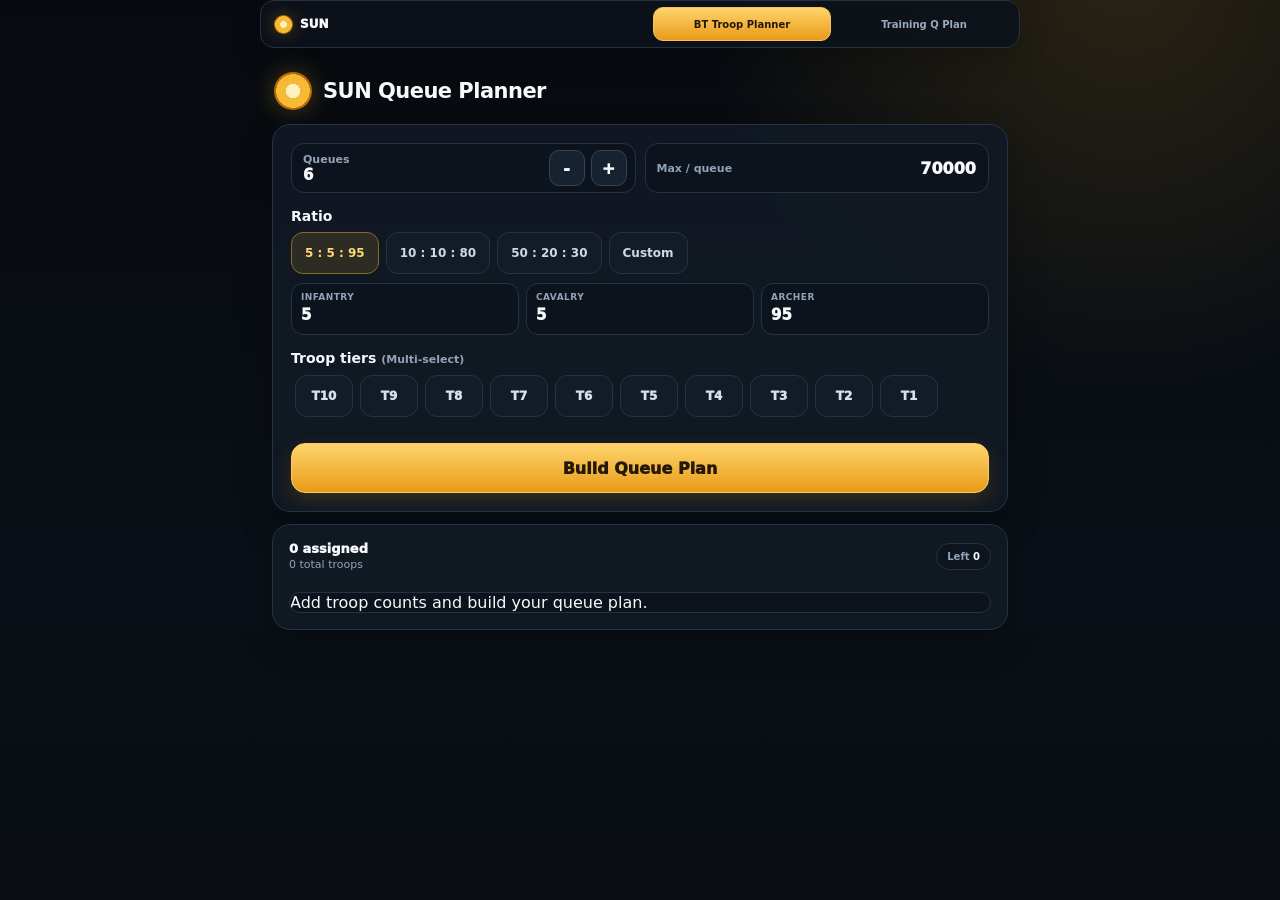
==== index.html @ 13582163 "Add files via upload" ====
<!DOCTYPE html>
<html lang="en">
<head>
<meta charset="UTF-8">
<meta name="viewport" content="width=device-width, initial-scale=1, viewport-fit=cover">
<meta name="theme-color" content="#080b10">
<title>BT Troop Planner | SUN Alliance</title>
<style>
:root{
  --bg:#080b10;--card:#111823;--card2:#0d131c;--line:#253246;
  --text:#f7f9fc;--muted:#93a3b7;--sun:#f6b832;--sun2:#ffd777;
  --good:#6fd4a0;--warn:#f4c45f;--bad:#f08282;--r:18px;
}
*{box-sizing:border-box}
html{scroll-behavior:smooth}
body{
  margin:0;background:
  radial-gradient(circle at 88% -4%,rgba(246,184,50,.15),transparent 27rem),
  linear-gradient(180deg,#070a0f,#0a1017 65%,#090d13);
  color:var(--text);
  font-family:Inter,ui-sans-serif,system-ui,-apple-system,BlinkMacSystemFont,"Segoe UI",sans-serif;
  min-height:100vh;
}
button,input{font:inherit}
button{-webkit-tap-highlight-color:transparent}
.app{width:min(100%,760px);margin:0 auto;padding:14px 12px 38px}
.topbar{display:flex;align-items:center;gap:11px;padding:4px 2px 14px}
.sunmark{width:38px;height:38px;border-radius:50%;flex:0 0 auto;
  background:radial-gradient(circle,#fff0bf 0 26%,#f7ba35 27% 62%,#b96d06 63%);
  box-shadow:0 0 26px rgba(246,184,50,.28)}
.brand{min-width:0}
.brand h1{margin:0;font-size:21px;line-height:1.05;letter-spacing:-.025em}
.brand p{margin:3px 0 0;color:var(--muted);font-size:11px}
.card{background:rgba(17,24,35,.96);border:1px solid var(--line);border-radius:var(--r);overflow:hidden;box-shadow:0 14px 36px rgba(0,0,0,.24);margin-bottom:12px}
.card-pad{padding:14px}
.row{display:flex;align-items:center;gap:10px}
.between{justify-content:space-between}
.section-title{font-size:12px;text-transform:uppercase;letter-spacing:.07em;color:var(--muted);font-weight:900}
.compact-grid{display:grid;grid-template-columns:1fr 1fr;gap:9px}
.control{
  min-height:48px;border:1px solid var(--line);background:#0c131c;border-radius:13px;
  display:flex;align-items:center;justify-content:space-between;padding:6px 8px 6px 11px;gap:8px
}
.control-label{font-size:11px;color:var(--muted);font-weight:800}
.control-value{font-size:15px;font-weight:950;white-space:nowrap}
.stepper{display:flex;align-items:center;gap:6px}
.stepbtn{width:36px;height:36px;border:1px solid #33445a;border-radius:10px;background:#172231;color:#f5f7fb;font-weight:950;cursor:pointer}
.number-input{width:90px;border:0;background:transparent;color:var(--text);text-align:right;font-weight:950;outline:none;padding:8px 4px}
.number-input[type=number]{appearance:textfield}
.number-input::-webkit-outer-spin-button,.number-input::-webkit-inner-spin-button{-webkit-appearance:none}
.subhead{display:flex;align-items:center;justify-content:space-between;gap:10px;margin:15px 0 8px}
.subhead h2{font-size:14px;margin:0}
.subhead span{font-size:10px;color:var(--muted)}
.preset-row{display:flex;gap:7px;overflow-x:auto;scrollbar-width:none;padding-bottom:1px}
.preset-row::-webkit-scrollbar{display:none}
.preset{
  flex:0 0 auto;min-height:42px;padding:0 13px;border-radius:12px;border:1px solid var(--line);
  background:#121c29;color:#cfd8e4;font-weight:900;font-size:12px;cursor:pointer
}
.preset.active{background:rgba(246,184,50,.12);border-color:#8a6a27;color:var(--sun2)}
.ratio-custom{display:grid;grid-template-columns:repeat(3,1fr);gap:7px;margin-top:8px}
.ratio-box{border:1px solid var(--line);background:#0c131c;border-radius:12px;padding:8px 9px}
.ratio-box label{display:block;color:var(--muted);font-size:9px;text-transform:uppercase;font-weight:900;letter-spacing:.05em;margin-bottom:2px}
.ratio-box input{width:100%;border:0;background:transparent;color:var(--text);font-weight:950;font-size:15px;outline:none;padding:2px 0}
.tier-strip{display:flex;gap:7px;overflow-x:auto;scrollbar-width:none;padding:1px 4px 5px;scroll-snap-type:x proximity;-webkit-overflow-scrolling:touch}
.tier-strip::-webkit-scrollbar{display:none}
.tier-chip{
  min-width:58px;height:42px;padding:0 11px;border:1px solid var(--line);border-radius:12px;
  background:#121c29;color:#d7e0eb;font-size:12px;font-weight:950;cursor:pointer;flex:0 0 auto
}
.tier-chip.selected{border-color:#9a7429;background:rgba(246,184,50,.12);color:var(--sun2)}

.tiers{display:grid;gap:8px;margin-top:9px}
.tier-card{border:1px solid var(--line);background:#0d141e;border-radius:14px;padding:10px}
.tier-head{display:flex;align-items:center;justify-content:space-between;gap:8px;margin-bottom:8px}.tier-actions{display:flex;align-items:center;gap:6px}.clear-tier{height:32px;padding:0 10px;border-radius:9px;border:1px solid var(--line);background:#151f2c;color:#c7d2df;font-size:10px;font-weight:900;cursor:pointer}
.tier-name{display:flex;align-items:center;gap:8px;font-weight:950}
.tier-dot{width:26px;height:26px;border-radius:8px;background:#1b293a;border:1px solid #33465e;display:grid;place-items:center;font-size:10px;color:var(--sun2)}
.remove-tier{width:32px;height:32px;border-radius:9px;border:1px solid var(--line);background:#151f2c;color:#aebac8;cursor:pointer}
.tier-inputs{display:grid;grid-template-columns:repeat(3,1fr);gap:7px}
.troop-input{border:1px solid var(--line);background:#0a1018;border-radius:11px;padding:7px 8px}
.troop-input label{display:block;font-size:9px;color:var(--muted);text-transform:uppercase;font-weight:900;letter-spacing:.04em}
.troop-input input{width:100%;border:0;background:transparent;color:var(--text);font-weight:950;font-size:15px;outline:none;padding:3px 0 0}
.primary{width:100%;min-height:50px;margin-top:12px;border:1px solid #ffcb65;border-radius:14px;background:linear-gradient(180deg,#ffd46d,#e89b17);color:#251804;font-weight:1000;cursor:pointer;box-shadow:0 8px 20px rgba(232,155,23,.17)}
.output{padding:12px}
.summary{display:flex;align-items:center;justify-content:space-between;gap:10px;margin-bottom:10px}
.summary-main{font-size:13px;font-weight:950}
.summary-sub{font-size:11px;color:var(--muted);margin-top:2px}
.left-pill{flex:0 0 auto;border:1px solid var(--line);background:#0d141e;border-radius:999px;padding:7px 10px;font-size:10px;color:var(--muted);font-weight:900}
.left-pill strong{color:var(--text)}
.queue-tabs{display:grid;grid-template-columns:repeat(6,minmax(0,1fr));gap:6px;padding:2px 0 9px}

.qtab{min-width:0;height:38px;padding:0;border:1px solid var(--line);border-radius:10px;background:#121c29;color:#cbd6e2;font-weight:950;font-size:11px;cursor:pointer}
.qtab.active{background:linear-gradient(180deg,#ffd36b,#e99a18);border-color:#f8c65d;color:#241806}
.queue-panel{border:1px solid var(--line);background:#0c131c;border-radius:15px;overflow:hidden}
.qhead{display:flex;align-items:flex-start;justify-content:space-between;padding:10px 11px;border-bottom:1px solid var(--line);background:#111a26}.qhead-left{display:flex;flex-direction:column;gap:2px}.qratio{font-size:10px;color:var(--muted);font-weight:800;letter-spacing:.01em}
.qhead strong{font-size:14px}
.qtotal{font-size:11px;color:var(--sun2);font-weight:950}
.type-grid{display:grid;grid-template-columns:repeat(3,1fr);gap:0}
.type-col{padding:10px 9px;min-width:0;border-right:1px solid rgba(37,50,70,.72)}
.type-col:last-child{border-right:0}
.type-label{font-size:9px;color:var(--muted);font-weight:900;text-transform:uppercase;letter-spacing:.05em}
.type-total{font-size:10px;font-weight:800;margin:3px 0 7px;white-space:nowrap;color:var(--muted)}
.tier-lines{display:grid;gap:6px}
.tier-line{display:flex;justify-content:space-between;align-items:baseline;gap:6px;font-size:12px;color:#b7c3d2;font-weight:800}
.tier-line b{color:#ffffff;white-space:nowrap;font-size:clamp(15px,3.8vw,18px);font-weight:1000;letter-spacing:-.02em}
.empty-type{font-size:10px;color:#667589}
.notice{margin-top:9px;border:1px solid rgba(246,196,95,.28);background:rgba(246,196,95,.07);border-radius:12px;padding:9px 10px;color:#f4d99f;font-size:10px;line-height:1.4}
.hidden{display:none!important}
.mini-actions{display:flex;gap:7px;margin-top:8px}
.linkbtn{flex:1;min-height:40px;border:1px solid var(--line);border-radius:11px;background:#141e2b;color:#cbd5e1;font-weight:900;font-size:11px;cursor:pointer}
.footer{text-align:center;color:#68788b;font-size:9px;padding:6px 6px 0}

.scroll-shell{position:relative;min-width:0}
.scroll-shell::before,.scroll-shell::after{
  content:"";position:absolute;top:0;bottom:0;width:26px;z-index:3;pointer-events:none;
  opacity:0;transition:opacity .18s ease
}
.scroll-shell::before{left:0;background:linear-gradient(90deg,var(--card) 15%,rgba(17,24,35,0))}
.scroll-shell::after{right:0;background:linear-gradient(270deg,var(--card) 15%,rgba(17,24,35,0))}
.scroll-shell.can-left::before{opacity:1}
.scroll-shell.can-right::after{opacity:1}
.scroll-cue{
  position:absolute;top:50%;transform:translateY(-50%);z-index:4;
  width:28px;height:28px;border-radius:999px;border:1px solid #3a4b61;
  background:rgba(17,24,35,.92);color:#d9e2ec;display:grid;place-items:center;
  font-size:17px;font-weight:900;line-height:1;cursor:pointer;
  box-shadow:0 4px 12px rgba(0,0,0,.22);opacity:0;pointer-events:none;
  transition:opacity .18s ease,transform .18s ease
}
.scroll-cue.left{left:3px}
.scroll-cue.right{right:3px}
.scroll-shell.can-left .scroll-cue.left,
.scroll-shell.can-right .scroll-cue.right{opacity:.92;pointer-events:auto}
.scroll-cue:active{transform:translateY(-50%) scale(.94)}
.scroll-track{scrollbar-width:none;-webkit-overflow-scrolling:touch}
.scroll-track::-webkit-scrollbar{display:none}


@media(max-width:420px){
  .queue-tabs{gap:5px}
  .qtab{height:36px;font-size:10px;border-radius:9px}
}

@media(min-width:700px){
  .app{padding-top:24px}
  .card-pad{padding:18px}
  .output{padding:16px}
  .type-col{padding:14px}
  .type-total{font-size:10px}
  .tier-line{font-size:12px}
  .tier-line b{font-size:18px}
}

/* Shared SUN utility navigation */
.sun-site-nav{
  width:min(100%,760px);margin:0 auto 10px;display:flex;align-items:center;justify-content:space-between;
  gap:10px;padding:6px;border:1px solid #253246;border-radius:14px;background:rgba(14,19,27,.88);
  box-shadow:0 10px 28px rgba(0,0,0,.20);backdrop-filter:blur(12px);position:relative;z-index:30
}
.sun-site-brand{display:flex;align-items:center;gap:7px;color:#f7f9fc;text-decoration:none;font-size:12px;font-weight:950;padding:5px 7px;white-space:nowrap}
.sun-site-orb{width:19px;height:19px;border-radius:50%;background:radial-gradient(circle,#fff0bf 0 26%,#f7ba35 27% 62%,#b96d06 63%);box-shadow:0 0 15px rgba(246,184,50,.26)}
.sun-site-links{display:grid;grid-template-columns:1fr 1fr;gap:4px;min-width:0;flex:1;max-width:360px}
.sun-site-link{
  min-width:0;text-align:center;text-decoration:none;color:#9aa9bc;font-size:10px;font-weight:900;
  padding:8px 7px;border:1px solid transparent;border-radius:10px;white-space:nowrap
}
.sun-site-link.active{color:#241806;background:linear-gradient(180deg,#ffd46d,#e99a18);border-color:#f5c45d}
.sun-site-link:not(.active):hover{color:#f7f9fc;background:#151f2e}
@media(max-width:420px){
  .sun-site-nav{gap:5px;padding:5px}
  .sun-site-brand{padding:4px 5px;font-size:11px}
  .sun-site-links{gap:3px}
  .sun-site-link{font-size:9px;padding:8px 4px}
}


/* Final shared SUN design-system alignment */
:root{
  --sun-bg:#080b10;--sun-card:#111823;--sun-card2:#0d131c;--sun-line:#253246;
  --sun-text:#f7f9fc;--sun-muted:#93a3b7;--sun-gold:#f6b832;--sun-gold2:#ffd777;
  --sun-radius:18px;--sun-field-radius:11px;--sun-shadow:0 14px 36px rgba(0,0,0,.24);
}
.sun-site-nav{border-radius:14px!important;border-color:var(--sun-line)!important;background:rgba(14,19,27,.92)!important}
.sun-site-link{min-height:34px;display:flex;align-items:center;justify-content:center}
.sun-site-link.active{background:linear-gradient(180deg,#ffd46d,#e99a18)!important;color:#241806!important}
@media(max-width:420px){.sun-site-link{min-height:32px}}


/* Final BT Troop Planner suite alignment */
.app{padding-top:4px}
@media(min-width:700px){.app{padding-top:10px}}

</style>
</head>
<body>

<nav class="sun-site-nav" aria-label="SUN tools">
  <a class="sun-site-brand" href="index.html" aria-label="SUN Alliance home">
    <span class="sun-site-orb" aria-hidden="true"></span>
    <span>SUN</span>
  </a>
  <div class="sun-site-links">
    <a class="sun-site-link active" href="index.html">BT Troop Planner</a>
    <a class="sun-site-link " href="training.html">Training Q Plan</a>
  </div>
</nav>

<main class="app">
  <header class="topbar">
    <div class="sunmark" aria-hidden="true"></div>
    <div class="brand">
      <h1>SUN Queue Planner</h1>
      
    </div>
  </header>

  <section class="card">
    <div class="card-pad">
      <div class="compact-grid">
        <div class="control">
          <div>
            <div class="control-label">Queues</div>
            <div class="control-value"><span id="queueCountText">6</span></div>
          </div>
          <div class="stepper">
            <button class="stepbtn" id="qMinus" type="button">-</button>
            <button class="stepbtn" id="qPlus" type="button">+</button>
          </div>
          <input id="queueCount" type="hidden" value="6">
        </div>
        <div class="control">
          <div>
            <div class="control-label">Max / queue</div>
            <div class="control-value"></div>
          </div>
          <input class="number-input" id="queueCap" inputmode="numeric" type="number" min="1" value="70000">
        </div>
      </div>

      <div class="subhead">
        <h2>Ratio</h2>
        
      </div>
      <div class="scroll-shell" data-scroll-shell><button class="scroll-cue left" type="button" aria-label="Scroll left">‹</button><div class="preset-row scroll-track" data-scroll-track>
        <button class="preset active" data-ratio="5,5,95" type="button">5 : 5 : 95</button>
        <button class="preset" data-ratio="10,10,80" type="button">10 : 10 : 80</button>
        <button class="preset" data-ratio="50,20,30" type="button">50 : 20 : 30</button>
        <button class="preset" data-ratio="custom" type="button">Custom</button>
      </div><button class="scroll-cue right" type="button" aria-label="Scroll right">›</button></div>
      <div class="ratio-custom" id="customRatio">
        <div class="ratio-box"><label>Infantry</label><input id="ratioInfantry" inputmode="numeric" type="number" min="0" value="5"></div>
        <div class="ratio-box"><label>Cavalry</label><input id="ratioCavalry" inputmode="numeric" type="number" min="0" value="5"></div>
        <div class="ratio-box"><label>Archer</label><input id="ratioArcher" inputmode="numeric" type="number" min="0" value="95"></div>
      </div>

      <div class="subhead">
        <h2>Troop tiers <span style="font-size:11px;color:var(--muted);font-weight:800;">(Multi-select)</span></h2>
      </div>
      <div class="scroll-shell" data-scroll-shell><button class="scroll-cue left" type="button" aria-label="Scroll left">‹</button><div class="tier-strip scroll-track" id="tierStrip" data-scroll-track></div><button class="scroll-cue right" type="button" aria-label="Scroll right">›</button></div>
      <div class="tiers" id="tiers"></div>

      <button class="primary" id="calculate" type="button">Build Queue Plan</button>
    </div>
  </section>

  <section class="card">
    <div class="output">
      <div class="summary">
        <div>
          <div class="summary-main" id="assignedSummary">0 assigned</div>
          <div class="summary-sub" id="totalSummary">0 total troops</div>
        </div>
        <div class="left-pill">Left <strong id="leftTroops">0</strong></div>
      </div>

      <div class="queue-tabs" id="queueTabs"></div>
      <div id="queuePanel"></div>
      
    </div>
  </section>

  
</main>

<script>
const TYPES=["infantry","cavalry","archer"];
const PRIORITY=["archer","cavalry","infantry"];
const TYPE_LABEL={infantry:"Infantry",cavalry:"Cavalry",archer:"Archer"};
const TIER_OPTIONS=["T10","T9","T8","T7","T6","T5","T4","T3","T2","T1"];
const SAMPLE={
  T10:{infantry:147753,cavalry:89318,archer:149634},
  T9:{infantry:13478,cavalry:12720,archer:13523}
};
let selectedTiers=["T10","T9"];
let queuesData=[];
let activeQueue=0;

const $=id=>document.getElementById(id);
const fmt=n=>Number(n||0).toLocaleString("en-US");
const STORAGE_KEY="sunQueuePlannerStateV1";
function num(v){const n=Math.floor(Number(v));return Number.isFinite(n)&&n>0?n:0}
function esc(v){return String(v??"").replaceAll("&","&amp;").replaceAll("<","&lt;").replaceAll(">","&gt;").replaceAll('"',"&quot;").replaceAll("'","&#039;")}

function updateScrollAffordance(shell){
  const track=shell.querySelector("[data-scroll-track]");
  if(!track)return;
  const max=Math.max(0,track.scrollWidth-track.clientWidth);
  shell.classList.toggle("can-left",track.scrollLeft>8);
  shell.classList.toggle("can-right",track.scrollLeft<max-8);
}
function wireScrollShell(shell){
  const track=shell.querySelector("[data-scroll-track]");
  if(!track || shell.dataset.wired==="1")return;
  shell.dataset.wired="1";
  const left=shell.querySelector(".scroll-cue.left");
  const right=shell.querySelector(".scroll-cue.right");
  const nudge=()=>Math.max(120,Math.round(track.clientWidth*.72));
  left?.addEventListener("click",()=>track.scrollBy({left:-nudge(),behavior:"smooth"}));
  right?.addEventListener("click",()=>track.scrollBy({left:nudge(),behavior:"smooth"}));
  track.addEventListener("scroll",()=>updateScrollAffordance(shell),{passive:true});
  requestAnimationFrame(()=>updateScrollAffordance(shell));
}
function refreshScrollAffordances(){
  document.querySelectorAll("[data-scroll-shell]").forEach(wireScrollShell);
  document.querySelectorAll("[data-scroll-shell]").forEach(updateScrollAffordance);
}
window.addEventListener("resize",refreshScrollAffordances);


function saveState(){
  try{
    const state={
      queueCount:num($("queueCount").value)||1,
      queueCap:num($("queueCap").value)||70000,
      ratio:{
        infantry:num($("ratioInfantry").value),
        cavalry:num($("ratioCavalry").value),
        archer:num($("ratioArcher").value)
      },
      selectedTiers:[...selectedTiers],
      troops:rows()
    };
    localStorage.setItem(STORAGE_KEY,JSON.stringify(state));
  }catch(e){}
}

function loadSavedState(){
  try{
    const raw=localStorage.getItem(STORAGE_KEY);
    if(!raw)return false;
    const state=JSON.parse(raw);
    if(!state||!Array.isArray(state.selectedTiers)||!Array.isArray(state.troops))return false;

    selectedTiers=state.selectedTiers.filter(t=>TIER_OPTIONS.includes(t));
    if(!selectedTiers.length)selectedTiers=["T10","T9"];

    $("queueCount").value=Math.max(1,Math.min(20,num(state.queueCount)||6));
    $("queueCountText").textContent=$("queueCount").value;
    $("queueCap").value=num(state.queueCap)||70000;

    if(state.ratio){
      $("ratioInfantry").value=num(state.ratio.infantry);
      $("ratioCavalry").value=num(state.ratio.cavalry);
      $("ratioArcher").value=num(state.ratio.archer);
    }

    const values={};
    for(const row of state.troops){
      if(!row||!TIER_OPTIONS.includes(row.tier))continue;
      values[row.tier]={
        infantry:num(row.infantry),
        cavalry:num(row.cavalry),
        archer:num(row.archer)
      };
    }

    renderTierStrip();
    renderTierCards(values);
    focusT10(false);
    syncPresetHighlight();
    return true;
  }catch(e){
    return false;
  }
}

function syncPresetHighlight(){
  const key=`${num($("ratioInfantry").value)},${num($("ratioCavalry").value)},${num($("ratioArcher").value)}`;
  let matched=false;
  document.querySelectorAll(".preset").forEach(btn=>{
    const isMatch=btn.dataset.ratio===key;
    btn.classList.toggle("active",isMatch);
    if(isMatch)matched=true;
  });
  if(!matched){
    const custom=document.querySelector('.preset[data-ratio="custom"]');
    if(custom)custom.classList.add("active");
  }
}

function renderTierStrip(restoreScrollLeft=null){
  const strip=$("tierStrip");
  const previousScroll=restoreScrollLeft===null ? strip.scrollLeft : restoreScrollLeft;

  strip.innerHTML=TIER_OPTIONS.map(t=>`<button class="tier-chip ${selectedTiers.includes(t)?"selected":""}" data-tier="${t}" type="button">${t}</button>`).join("");

  requestAnimationFrame(()=>{
    strip.scrollLeft=previousScroll;
    refreshScrollAffordances();
  });

  [...strip.querySelectorAll(".tier-chip")].forEach(btn=>{
    btn.onclick=()=>{
      const t=btn.dataset.tier;
      const remembered=currentTierValues();
      const scrollPosition=strip.scrollLeft;

      if(selectedTiers.includes(t)){
        selectedTiers=selectedTiers.filter(x=>x!==t);
      }else{
        selectedTiers.push(t);
        selectedTiers.sort((a,b)=>TIER_OPTIONS.indexOf(a)-TIER_OPTIONS.indexOf(b));
      }

      renderTierStrip(scrollPosition);
      renderTierCards(remembered);
    };
  });
}

function currentTierValues(){
  const out={};
  [...$("tiers").querySelectorAll(".tier-card")].forEach(card=>{
    const t=card.dataset.tier;
    out[t]={
      infantry:num(card.querySelector(".infantry").value),
      cavalry:num(card.querySelector(".cavalry").value),
      archer:num(card.querySelector(".archer").value)
    };
  });
  return out;
}

function renderTierCards(values){
  const remembered=values||currentTierValues();
  $("tiers").innerHTML=selectedTiers.map(t=>{
    const v=remembered[t]||{infantry:0,cavalry:0,archer:0};
    return `<div class="tier-card" data-tier="${esc(t)}">
      <div class="tier-head">
        <div class="tier-name"><span class="tier-dot">${esc(t)}</span>${esc(t)} troops</div>
        <div class="tier-actions">
          <button class="clear-tier" data-clear="${esc(t)}" type="button">Clear</button>
          <button class="remove-tier" data-remove="${esc(t)}" type="button">X</button>
        </div>
      </div>
      <div class="tier-inputs">
        <div class="troop-input"><label>Infantry</label><input class="infantry" inputmode="numeric" type="number" min="0" value="${v.infantry||""}" placeholder="0"></div>
        <div class="troop-input"><label>Cavalry</label><input class="cavalry" inputmode="numeric" type="number" min="0" value="${v.cavalry||""}" placeholder="0"></div>
        <div class="troop-input"><label>Archer</label><input class="archer" inputmode="numeric" type="number" min="0" value="${v.archer||""}" placeholder="0"></div>
      </div>
    </div>`;
  }).join("");

  [...$("tiers").querySelectorAll(".clear-tier")].forEach(btn=>{
    btn.onclick=()=>{
      const card=btn.closest(".tier-card");
      card.querySelector(".infantry").value="";
      card.querySelector(".cavalry").value="";
      card.querySelector(".archer").value="";
    };
  });

  [...$("tiers").querySelectorAll(".remove-tier")].forEach(btn=>{
    btn.onclick=()=>{
      selectedTiers=selectedTiers.filter(x=>x!==btn.dataset.remove);
      renderTierStrip();
      renderTierCards();
    };
  });
}

function rows(){
  return [...$("tiers").querySelectorAll(".tier-card")].map(card=>({
    tier:card.dataset.tier,
    infantry:num(card.querySelector(".infantry").value),
    cavalry:num(card.querySelector(".cavalry").value),
    archer:num(card.querySelector(".archer").value)
  }));
}
function availability(rs){
  const a={};
  for(const type of TYPES)a[type]=rs.map((r,i)=>({tier:r.tier,row:i,remaining:r[type]}));
  return a;
}
function totalType(a,type){return a[type].reduce((s,x)=>s+x.remaining,0)}
function take(a,type,amount,bucket){
  let need=Math.max(0,Math.floor(amount)),used=0;
  for(const item of a[type]){
    if(need<=0)break;
    if(item.remaining<=0)continue;
    const n=Math.min(need,item.remaining);
    item.remaining-=n; need-=n; used+=n;
    let found=bucket[type].find(x=>x.row===item.row);
    if(!found){found={tier:item.tier,row:item.row,count:0};bucket[type].push(found)}
    found.count+=n;
  }
  return used;
}
function targets(cap,ratio){
  const sum=TYPES.reduce((s,t)=>s+ratio[t],0),out={infantry:0,cavalry:0,archer:0};
  if(!sum)return out;
  const raw=TYPES.map(type=>({type,value:cap*ratio[type]/sum}));
  raw.forEach(x=>out[x.type]=Math.floor(x.value));
  let rem=cap-TYPES.reduce((s,t)=>s+out[t],0);
  const tie={archer:0,cavalry:1,infantry:2};
  raw.map(x=>({...x,f:x.value-Math.floor(x.value)}))
     .sort((a,b)=>(b.f-a.f)||(tie[a.type]-tie[b.type]))
     .forEach(x=>{if(rem>0){out[x.type]++;rem--}});
  return out;
}

function calculate(){
  const qc=num($("queueCount").value),cap=num($("queueCap").value);
  const ratio={infantry:num($("ratioInfantry").value),cavalry:num($("ratioCavalry").value),archer:num($("ratioArcher").value)};
  const rs=rows();
  const grand=rs.reduce((s,r)=>s+r.infantry+r.cavalry+r.archer,0);
  if(!qc||!cap||!(ratio.infantry+ratio.cavalry+ratio.archer)){return}

  const a=availability(rs),tg=targets(cap,ratio),qs=[];
  let assigned=0;

  for(let i=1;i<=qc;i++){
    const bucket={infantry:[],cavalry:[],archer:[]};
    let total=0;

    for(const type of PRIORITY) total+=take(a,type,tg[type],bucket);

    let open=cap-total;
    for(const type of PRIORITY){
      if(open<=0)break;
      const have=totalType(a,type);
      if(have<=0)continue;
      const used=take(a,type,Math.min(open,have),bucket);
      total+=used;open-=used;
    }

    if(total>0){qs.push({index:i,total,bucket});assigned+=total}
    if(TYPES.reduce((s,t)=>s+totalType(a,t),0)<=0)break;
  }

  const left=grand-assigned;
  queuesData=qs;
  activeQueue=Math.min(activeQueue,Math.max(0,qs.length-1));
  $("assignedSummary").textContent=`${fmt(assigned)} assigned`;
  $("totalSummary").textContent=`${fmt(grand)} total troops`;
  $("leftTroops").textContent=fmt(left);

  renderQueueTabs();
  renderActiveQueue();
  saveState();
}

function renderQueueTabs(){
  if(!queuesData.length){
    $("queueTabs").innerHTML="";
    return;
  }
  $("queueTabs").innerHTML=queuesData.map((q,i)=>`<button class="qtab ${i===activeQueue?"active":""}" data-index="${i}" type="button">Q${q.index}</button>`).join("");
  refreshScrollAffordances();
  [...$("queueTabs").querySelectorAll(".qtab")].forEach(btn=>{
    btn.onclick=()=>{
      activeQueue=Number(btn.dataset.index);
      renderQueueTabs();
      renderActiveQueue();
    };
  });
}

function formatRatioValue(v){
  const rounded=Math.round(v*10)/10;
  return Number.isInteger(rounded) ? String(rounded) : rounded.toFixed(1);
}

function actualQueueRatio(q){
  const totals={};
  for(const type of TYPES){
    totals[type]=(q.bucket[type]||[]).reduce((s,x)=>s+x.count,0);
  }

  const inputRatio={
    infantry:num($("ratioInfantry").value),
    cavalry:num($("ratioCavalry").value),
    archer:num($("ratioArcher").value)
  };

  const scale=inputRatio.infantry+inputRatio.cavalry+inputRatio.archer;
  if(!q.total || !scale)return "0 : 0 : 0";

  const inf=totals.infantry/q.total*scale;
  const cav=totals.cavalry/q.total*scale;
  const arch=totals.archer/q.total*scale;

  return `${formatRatioValue(inf)} : ${formatRatioValue(cav)} : ${formatRatioValue(arch)}`;
}

function renderType(type,bucket){
  const items=bucket[type]||[];
  const total=items.reduce((s,x)=>s+x.count,0);
  if(!total){
    return `<div class="type-col"><div class="type-label">${TYPE_LABEL[type]}</div><div class="type-total">Total 0</div><div class="empty-type">None</div></div>`;
  }
  const lines=items.filter(x=>x.count>0).map(x=>`<div class="tier-line"><span>${esc(x.tier)}</span><b>${fmt(x.count)}</b></div>`).join("");
  return `<div class="type-col"><div class="type-label">${TYPE_LABEL[type]}</div><div class="type-total">Total ${fmt(total)}</div><div class="tier-lines">${lines}</div></div>`;
}

function renderActiveQueue(){
  if(!queuesData.length){
    $("queuePanel").innerHTML='<div class="queue-panel"><div class="empty">Add troop counts and build your queue plan.</div></div>';
    return;
  }
  const q=queuesData[activeQueue];
  $("queuePanel").innerHTML=`<div class="queue-panel">
    <div class="qhead">
      <div class="qhead-left">
        <strong>Queue ${q.index}</strong>
        <span class="qratio">Ratio ${actualQueueRatio(q)} · Inf : Cav : Arch</span>
      </div>
      <span class="qtotal">${fmt(q.total)} / ${fmt(num($("queueCap").value))}</span>
    </div>
    <div class="type-grid">
      ${renderType("archer",q.bucket)}
      ${renderType("cavalry",q.bucket)}
      ${renderType("infantry",q.bucket)}
    </div>
  </div>`;
}

function focusT10(smooth=true){
  requestAnimationFrame(()=>{
    const chip=$("tierStrip")?.querySelector('[data-tier="T10"]');
    if(chip) chip.scrollIntoView({behavior:smooth?"smooth":"auto",inline:"center",block:"nearest"});
  });
}

function setQueueCount(delta){
  let v=num($("queueCount").value)||1;
  v=Math.max(1,Math.min(20,v+delta));
  $("queueCount").value=v;
  $("queueCountText").textContent=v;
}

[...document.querySelectorAll(".preset")].forEach(btn=>{
  btn.onclick=()=>{
    document.querySelectorAll(".preset").forEach(x=>x.classList.remove("active"));
    btn.classList.add("active");
    if(btn.dataset.ratio!=="custom"){
      const [i,c,a]=btn.dataset.ratio.split(",").map(Number);
      $("ratioInfantry").value=i;$("ratioCavalry").value=c;$("ratioArcher").value=a;
    }
  };
});
["ratioInfantry","ratioCavalry","ratioArcher"].forEach(id=>{
  $(id).addEventListener("input",()=>{
    document.querySelectorAll(".preset").forEach(x=>x.classList.remove("active"));
    const custom=document.querySelector('.preset[data-ratio="custom"]');
    if(custom)custom.classList.add("active");
  });
});

$("qMinus").onclick=()=>setQueueCount(-1);
$("qPlus").onclick=()=>setQueueCount(1);
$("calculate").onclick=()=>{activeQueue=0;calculate()};

refreshScrollAffordances();
if(!loadSavedState()){
  selectedTiers=[];
  renderTierStrip();
  renderTierCards({});
  focusT10(false);
  syncPresetHighlight();
  $("assignedSummary").textContent="0 assigned";
  $("totalSummary").textContent="0 total troops";
  $("leftTroops").textContent="0";
  renderActiveQueue();
}else{
  calculate();
}
refreshScrollAffordances();
</script>
</body>
</html>
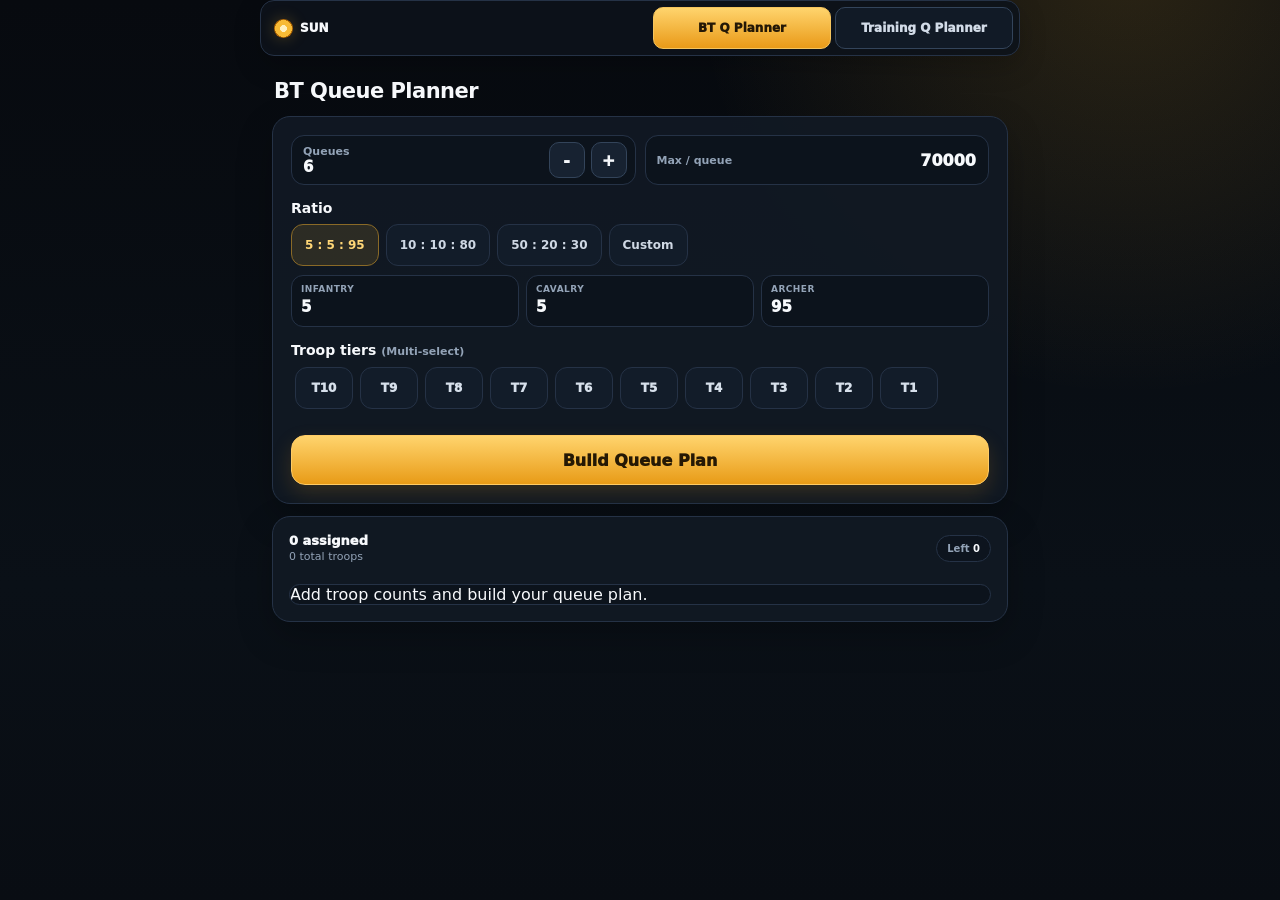
==== commit 0c74e409: "Update queue planner navigation and transitions Co-authored-by: Copilot <223556219+Copilot@users.nor" ====
--- a/index.html
+++ b/index.html
@@ -4,7 +4,7 @@
 <meta charset="UTF-8">
 <meta name="viewport" content="width=device-width, initial-scale=1, viewport-fit=cover">
 <meta name="theme-color" content="#080b10">
-<title>BT Troop Planner | SUN Alliance</title>
+<title>BT Queue Planner | SUN Alliance</title>
 <style>
 :root{
   --bg:#080b10;--card:#111823;--card2:#0d131c;--line:#253246;
@@ -24,10 +24,7 @@
 button,input{font:inherit}
 button{-webkit-tap-highlight-color:transparent}
 .app{width:min(100%,760px);margin:0 auto;padding:14px 12px 38px}
-.topbar{display:flex;align-items:center;gap:11px;padding:4px 2px 14px}
-.sunmark{width:38px;height:38px;border-radius:50%;flex:0 0 auto;
-  background:radial-gradient(circle,#fff0bf 0 26%,#f7ba35 27% 62%,#b96d06 63%);
-  box-shadow:0 0 26px rgba(246,184,50,.28)}
+.topbar{display:flex;align-items:center;padding:4px 2px 14px}
 .brand{min-width:0}
 .brand h1{margin:0;font-size:21px;line-height:1.05;letter-spacing:-.025em}
 .brand p{margin:3px 0 0;color:var(--muted);font-size:11px}
@@ -180,10 +177,22 @@
   --sun-text:#f7f9fc;--sun-muted:#93a3b7;--sun-gold:#f6b832;--sun-gold2:#ffd777;
   --sun-radius:18px;--sun-field-radius:11px;--sun-shadow:0 14px 36px rgba(0,0,0,.24);
 }
-.sun-site-nav{border-radius:14px!important;border-color:var(--sun-line)!important;background:rgba(14,19,27,.92)!important}
-.sun-site-link{min-height:34px;display:flex;align-items:center;justify-content:center}
-.sun-site-link.active{background:linear-gradient(180deg,#ffd46d,#e99a18)!important;color:#241806!important}
-@media(max-width:420px){.sun-site-link{min-height:32px}}
+.sun-site-nav{border-radius:14px!important;border-color:var(--sun-line)!important;background:rgba(14,19,27,.92)!important;view-transition-name:site-nav}
+.sun-site-link{min-height:42px!important;padding:9px 10px!important;border:1px solid #33445a!important;background:#111a26!important;color:#d2dbe7!important;font-size:12px!important;font-weight:950!important;display:flex;align-items:center;justify-content:center;transition:background .18s ease,border-color .18s ease,color .18s ease,transform .18s ease}
+.sun-site-link.active{background:linear-gradient(180deg,#ffd46d,#e99a18)!important;color:#241806!important;border-color:#f5c45d!important}
+.sun-site-link:not(.active):hover{background:#1b2838!important;border-color:#55677d!important;color:#fff!important;transform:translateY(-1px)}
+.sun-site-link:focus-visible{outline:2px solid var(--sun-gold2);outline-offset:2px}
+@media(max-width:420px){.sun-site-link{min-height:38px!important;padding:8px 4px!important;font-size:10px!important}}
+
+@view-transition{navigation:auto}
+::view-transition-old(root){animation:180ms ease-out both page-fade-out}
+::view-transition-new(root){animation:220ms ease-in both page-fade-in}
+::view-transition-group(site-nav){animation-duration:220ms}
+@keyframes page-fade-out{to{opacity:0}}
+@keyframes page-fade-in{from{opacity:0}}
+@media(prefers-reduced-motion:reduce){
+  ::view-transition-old(root),::view-transition-new(root),::view-transition-group(site-nav){animation:none}
+}
 
 
 /* Final BT Troop Planner suite alignment */
@@ -194,22 +203,21 @@
 </head>
 <body>
 
-<nav class="sun-site-nav" aria-label="SUN tools">
+<nav class="sun-site-nav" aria-label="Queue planners">
   <a class="sun-site-brand" href="index.html" aria-label="SUN Alliance home">
     <span class="sun-site-orb" aria-hidden="true"></span>
     <span>SUN</span>
   </a>
   <div class="sun-site-links">
-    <a class="sun-site-link active" href="index.html">BT Troop Planner</a>
-    <a class="sun-site-link " href="training.html">Training Q Plan</a>
+    <a class="sun-site-link active" href="index.html" aria-current="page">BT Q Planner</a>
+    <a class="sun-site-link" href="training.html">Training Q Planner</a>
   </div>
 </nav>
 
 <main class="app">
   <header class="topbar">
-    <div class="sunmark" aria-hidden="true"></div>
     <div class="brand">
-      <h1>SUN Queue Planner</h1>
+      <h1>BT Queue Planner</h1>
       
     </div>
   </header>
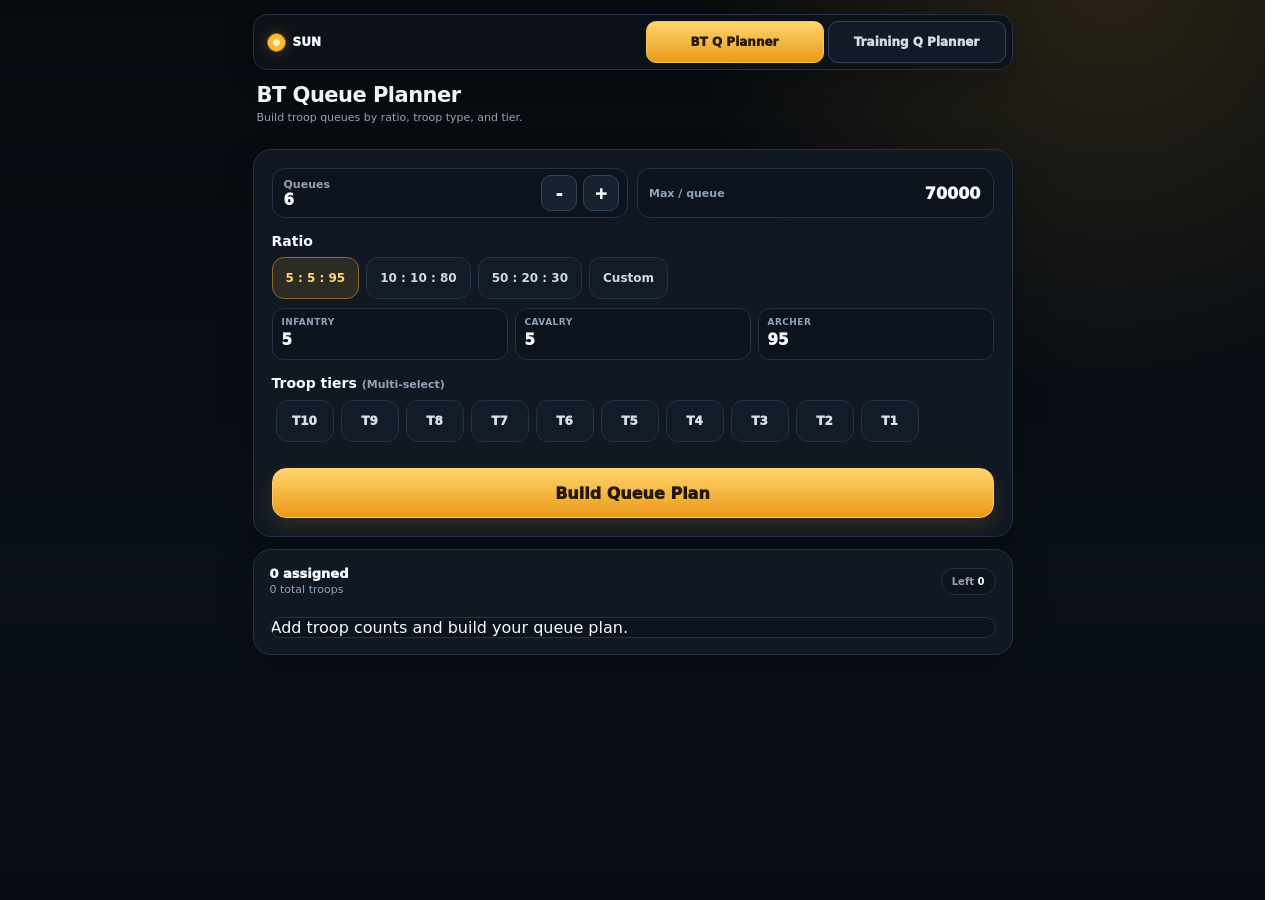
==== commit 9c3cb006: "Unify queue planner suite UX Co-authored-by: Copilot <223556219+Copilot@users.noreply.github.com>" ====
--- a/index.html
+++ b/index.html
@@ -23,8 +23,8 @@
 }
 button,input{font:inherit}
 button{-webkit-tap-highlight-color:transparent}
-.app{width:min(100%,760px);margin:0 auto;padding:14px 12px 38px}
-.topbar{display:flex;align-items:center;padding:4px 2px 14px}
+.app{width:min(100%,760px);margin:0 auto;padding:0}
+.topbar{display:flex;align-items:center;padding:0}
 .brand{min-width:0}
 .brand h1{margin:0;font-size:21px;line-height:1.05;letter-spacing:-.025em}
 .brand p{margin:3px 0 0;color:var(--muted);font-size:11px}
@@ -148,58 +148,8 @@
   .tier-line b{font-size:18px}
 }
 
-/* Shared SUN utility navigation */
-.sun-site-nav{
-  width:min(100%,760px);margin:0 auto 10px;display:flex;align-items:center;justify-content:space-between;
-  gap:10px;padding:6px;border:1px solid #253246;border-radius:14px;background:rgba(14,19,27,.88);
-  box-shadow:0 10px 28px rgba(0,0,0,.20);backdrop-filter:blur(12px);position:relative;z-index:30
-}
-.sun-site-brand{display:flex;align-items:center;gap:7px;color:#f7f9fc;text-decoration:none;font-size:12px;font-weight:950;padding:5px 7px;white-space:nowrap}
-.sun-site-orb{width:19px;height:19px;border-radius:50%;background:radial-gradient(circle,#fff0bf 0 26%,#f7ba35 27% 62%,#b96d06 63%);box-shadow:0 0 15px rgba(246,184,50,.26)}
-.sun-site-links{display:grid;grid-template-columns:1fr 1fr;gap:4px;min-width:0;flex:1;max-width:360px}
-.sun-site-link{
-  min-width:0;text-align:center;text-decoration:none;color:#9aa9bc;font-size:10px;font-weight:900;
-  padding:8px 7px;border:1px solid transparent;border-radius:10px;white-space:nowrap
-}
-.sun-site-link.active{color:#241806;background:linear-gradient(180deg,#ffd46d,#e99a18);border-color:#f5c45d}
-.sun-site-link:not(.active):hover{color:#f7f9fc;background:#151f2e}
-@media(max-width:420px){
-  .sun-site-nav{gap:5px;padding:5px}
-  .sun-site-brand{padding:4px 5px;font-size:11px}
-  .sun-site-links{gap:3px}
-  .sun-site-link{font-size:9px;padding:8px 4px}
-}
-
-
-/* Final shared SUN design-system alignment */
-:root{
-  --sun-bg:#080b10;--sun-card:#111823;--sun-card2:#0d131c;--sun-line:#253246;
-  --sun-text:#f7f9fc;--sun-muted:#93a3b7;--sun-gold:#f6b832;--sun-gold2:#ffd777;
-  --sun-radius:18px;--sun-field-radius:11px;--sun-shadow:0 14px 36px rgba(0,0,0,.24);
-}
-.sun-site-nav{border-radius:14px!important;border-color:var(--sun-line)!important;background:rgba(14,19,27,.92)!important;view-transition-name:site-nav}
-.sun-site-link{min-height:42px!important;padding:9px 10px!important;border:1px solid #33445a!important;background:#111a26!important;color:#d2dbe7!important;font-size:12px!important;font-weight:950!important;display:flex;align-items:center;justify-content:center;transition:background .18s ease,border-color .18s ease,color .18s ease,transform .18s ease}
-.sun-site-link.active{background:linear-gradient(180deg,#ffd46d,#e99a18)!important;color:#241806!important;border-color:#f5c45d!important}
-.sun-site-link:not(.active):hover{background:#1b2838!important;border-color:#55677d!important;color:#fff!important;transform:translateY(-1px)}
-.sun-site-link:focus-visible{outline:2px solid var(--sun-gold2);outline-offset:2px}
-@media(max-width:420px){.sun-site-link{min-height:38px!important;padding:8px 4px!important;font-size:10px!important}}
-
-@view-transition{navigation:auto}
-::view-transition-old(root){animation:180ms ease-out both page-fade-out}
-::view-transition-new(root){animation:220ms ease-in both page-fade-in}
-::view-transition-group(site-nav){animation-duration:220ms}
-@keyframes page-fade-out{to{opacity:0}}
-@keyframes page-fade-in{from{opacity:0}}
-@media(prefers-reduced-motion:reduce){
-  ::view-transition-old(root),::view-transition-new(root),::view-transition-group(site-nav){animation:none}
-}
-
-
-/* Final BT Troop Planner suite alignment */
-.app{padding-top:4px}
-@media(min-width:700px){.app{padding-top:10px}}
-
 </style>
+<link rel="stylesheet" href="css/shared.css">
 </head>
 <body>
 
@@ -215,10 +165,10 @@
 </nav>
 
 <main class="app">
-  <header class="topbar">
+  <header class="topbar page-header">
     <div class="brand">
-      <h1>BT Queue Planner</h1>
-      
+      <h1 class="page-title">BT Queue Planner</h1>
+      <p class="subtitle">Build troop queues by ratio, troop type, and tier.</p>
     </div>
   </header>
 
--- a/css/shared.css
+++ b/css/shared.css
@@ -0,0 +1,113 @@
+:root{
+  --sun-bg:#080b10;--sun-card:#111823;--sun-card2:#0d131c;--sun-line:#253246;
+  --sun-text:#f7f9fc;--sun-muted:#93a3b7;--sun-gold:#f6b832;--sun-gold2:#ffd777;
+  --sun-radius:18px;--sun-field-radius:11px;--sun-shadow:0 14px 36px rgba(0,0,0,.24);
+}
+
+html{scrollbar-gutter:stable}
+
+body{
+  margin:0!important;min-height:100vh;
+  padding:14px 12px 38px!important;
+  background:
+    radial-gradient(circle at 88% -4%,rgba(246,184,50,.15),transparent 27rem),
+    linear-gradient(180deg,#070a0f,#0a1017 65%,#090d13)!important;
+  color:var(--sun-text);
+  font-family:Inter,ui-sans-serif,system-ui,-apple-system,BlinkMacSystemFont,"Segoe UI",sans-serif;
+}
+
+body:before,.shell:before{display:none!important}
+
+.sun-site-nav{
+  width:min(100%,760px);margin:0 auto 10px;display:flex;align-items:center;justify-content:space-between;
+  gap:10px;padding:6px;border:1px solid var(--sun-line);border-radius:14px;
+  background:rgba(14,19,27,.92);box-shadow:0 10px 28px rgba(0,0,0,.20);
+  backdrop-filter:blur(12px);position:relative;z-index:30;view-transition-name:site-nav
+}
+.sun-site-brand{
+  display:flex;align-items:center;gap:7px;color:var(--sun-text);text-decoration:none;
+  font-family:inherit;font-size:12px;font-weight:950;padding:5px 7px;white-space:nowrap
+}
+.sun-site-orb{
+  width:19px;height:19px;border-radius:50%;
+  background:radial-gradient(circle,#fff0bf 0 26%,#f7ba35 27% 62%,#b96d06 63%);
+  box-shadow:0 0 15px rgba(246,184,50,.26)
+}
+.sun-site-links{display:grid;grid-template-columns:1fr 1fr;gap:4px;min-width:0;flex:1;max-width:360px}
+.sun-site-link{
+  min-width:0;min-height:42px;padding:9px 10px;border:1px solid #33445a;border-radius:10px;
+  display:flex;align-items:center;justify-content:center;text-align:center;
+  background:#111a26;color:#d2dbe7;text-decoration:none;white-space:nowrap;
+  font-family:inherit;font-size:12px;font-weight:950;
+  transition:background .18s ease,border-color .18s ease,color .18s ease,transform .18s ease
+}
+.sun-site-link.active{
+  background:linear-gradient(180deg,#ffd46d,#e99a18);color:#241806;border-color:#f5c45d
+}
+.sun-site-link:not(.active):hover{
+  background:#1b2838;border-color:#55677d;color:#fff;transform:translateY(-1px)
+}
+.sun-site-link:focus-visible{outline:2px solid var(--sun-gold2);outline-offset:2px}
+
+.page-title{
+  margin:0!important;font-family:inherit!important;font-size:21px!important;
+  font-weight:900!important;line-height:1.05!important;
+  letter-spacing:-.025em!important;color:var(--sun-text)!important
+}
+
+.app,.shell{
+  width:min(100%,760px)!important;margin:0 auto!important;padding:0!important;
+}
+.page-header{
+  box-sizing:border-box;display:flex!important;align-items:center!important;
+  justify-content:space-between!important;gap:10px!important;
+  min-height:56px!important;margin:0 2px 12px!important;
+  padding:4px 2px 12px!important;
+}
+.page-header .subtitle,.page-header p{
+  margin:4px 0 0!important;font-family:inherit!important;font-size:11px!important;
+  line-height:1.4!important;color:var(--sun-muted)!important
+}
+.page-header .localTag{
+  flex:0 0 auto;margin:0!important
+}
+
+.card{
+  border-radius:var(--sun-radius)!important;
+  border-color:var(--sun-line)!important;
+  background:rgba(17,24,35,.96)!important;
+  box-shadow:var(--sun-shadow)!important
+}
+.formCard,.resultCard{padding:14px!important}
+.btn.primary,.primary{
+  min-height:50px!important;border-radius:14px!important;
+  background:linear-gradient(180deg,#ffd46d,#e99a18)!important;
+  border:1px solid #ffcb65!important;color:#251804!important;
+  font-weight:950!important;box-shadow:0 8px 20px rgba(232,155,23,.17)!important;
+  text-shadow:none!important
+}
+.btn.primary{height:50px!important}
+.primary:hover{filter:brightness(1.025)}
+:where(button,input,select,a):focus-visible{
+  outline:2px solid var(--sun-gold2);outline-offset:2px
+}
+
+@media(max-width:420px){
+  .sun-site-nav{gap:5px;padding:5px}
+  .sun-site-brand{gap:5px;padding:4px 5px;font-size:11px}
+  .sun-site-links{gap:3px}
+  .sun-site-link{min-height:38px;padding:8px 4px;font-size:10px}
+}
+@media(max-width:600px){
+  body{padding:10px 8px 28px!important}
+}
+
+@view-transition{navigation:auto}
+::view-transition-old(root){animation:180ms ease-out both page-fade-out}
+::view-transition-new(root){animation:220ms ease-in both page-fade-in}
+::view-transition-group(site-nav){animation-duration:220ms}
+@keyframes page-fade-out{to{opacity:0}}
+@keyframes page-fade-in{from{opacity:0}}
+@media(prefers-reduced-motion:reduce){
+  ::view-transition-old(root),::view-transition-new(root),::view-transition-group(site-nav){animation:none}
+}
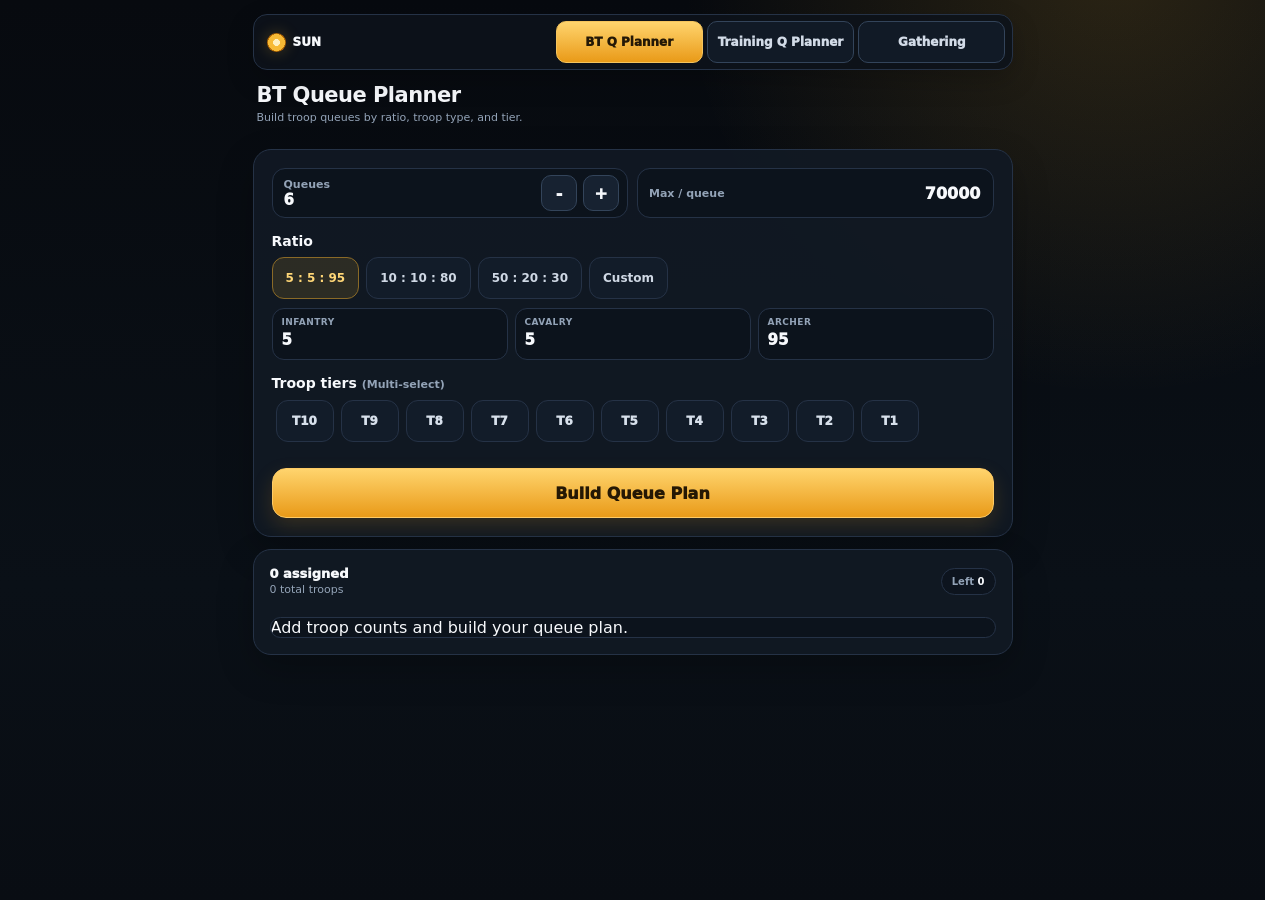
==== commit fba377a1: "Add responsive gathering planner Co-authored-by: Copilot <223556219+Copilot@users.noreply.github.com" ====
--- a/index.html
+++ b/index.html
@@ -161,6 +161,7 @@
   <div class="sun-site-links">
     <a class="sun-site-link active" href="index.html" aria-current="page">BT Q Planner</a>
     <a class="sun-site-link" href="training.html">Training Q Planner</a>
+    <a class="sun-site-link" href="gathering.html">Gathering</a>
   </div>
 </nav>
 
--- a/css/shared.css
+++ b/css/shared.css
@@ -33,7 +33,7 @@
   background:radial-gradient(circle,#fff0bf 0 26%,#f7ba35 27% 62%,#b96d06 63%);
   box-shadow:0 0 15px rgba(246,184,50,.26)
 }
-.sun-site-links{display:grid;grid-template-columns:1fr 1fr;gap:4px;min-width:0;flex:1;max-width:360px}
+.sun-site-links{display:grid;grid-template-columns:repeat(3,minmax(0,1fr));gap:4px;min-width:0;flex:1;max-width:450px}
 .sun-site-link{
   min-width:0;min-height:42px;padding:9px 10px;border:1px solid #33445a;border-radius:10px;
   display:flex;align-items:center;justify-content:center;text-align:center;
@@ -96,7 +96,7 @@
   .sun-site-nav{gap:5px;padding:5px}
   .sun-site-brand{gap:5px;padding:4px 5px;font-size:11px}
   .sun-site-links{gap:3px}
-  .sun-site-link{min-height:38px;padding:8px 4px;font-size:10px}
+  .sun-site-link{min-height:38px;padding:8px 3px;font-size:9px}
 }
 @media(max-width:600px){
   body{padding:10px 8px 28px!important}
